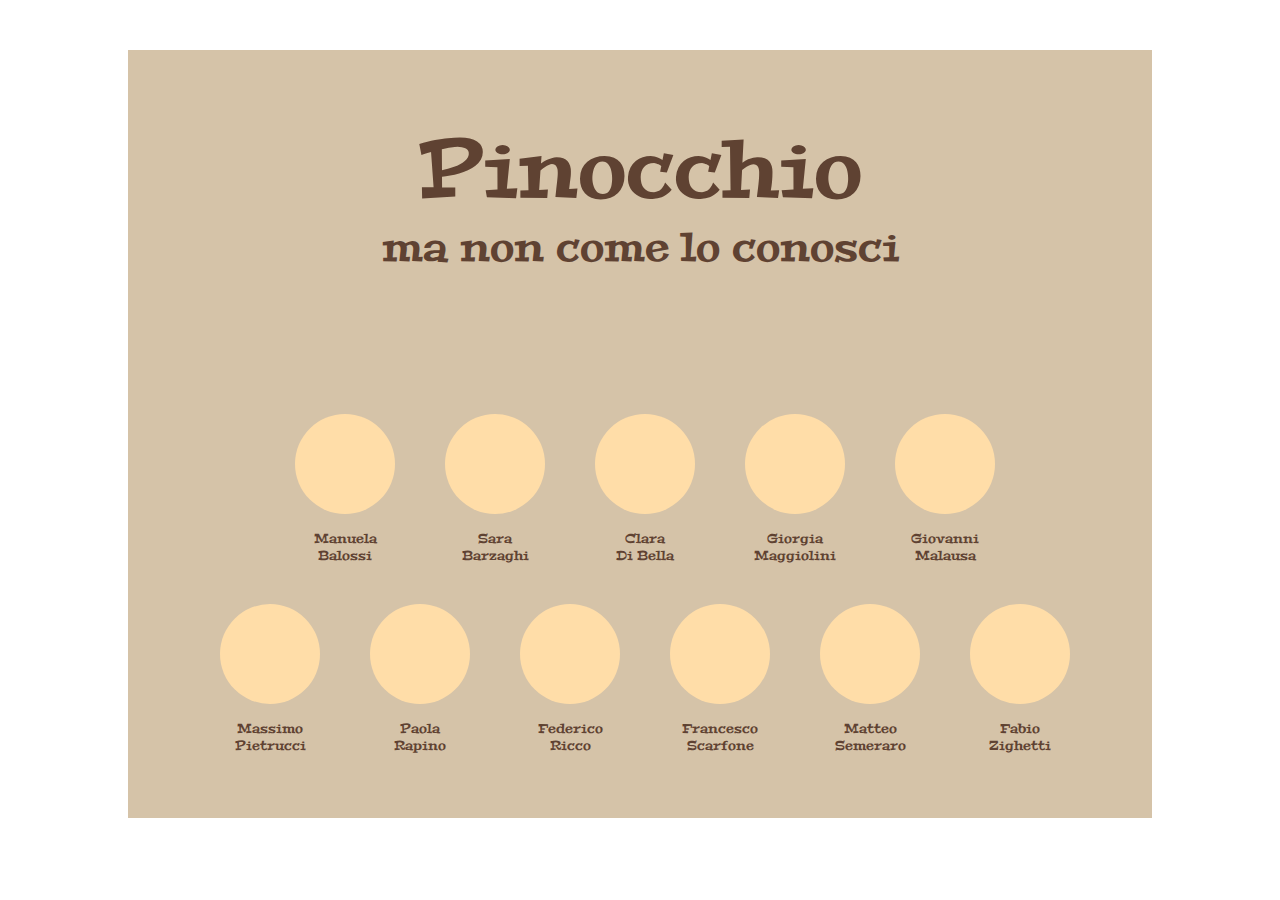
==== credits.html @ 5be7b7d8 "Pagina crediti, aggiornamento css e collegamento nella landing-page.html" ====
<!DOCTYPE html>
<html lang="it">
<head>
    <meta charset="UTF-8">
    <meta http-equiv="X-UA-Compatible" content="IE=edge">
    <meta name="viewport" content="width=device-width, initial-scale=1.0">
    <title>Crediti – Pinocchio</title>
    <link rel="stylesheet" href="main-style.css">
    <link rel="stylesheet" href="https://fonts.googleapis.com/css?family=Peralta">
</head>
<body>
    <div class="main-frame">

        <div class="title-container">
            <h1 class="title text">Pinocchio</h1>
            <h2 class="subtitle text">ma non come lo conosci</h2>
        </div>
        
        <div class="team-container">
            <div class="row1 row">
                <div class="persona">
                    <span class="photo"></span>
                    Manuela<br>
                    Balossi
                </div>
                <div class="persona">
                    <span class="photo"></span>
                    Sara<br>
                    Barzaghi    
                </div>
                <div class="persona">
                    <span class="photo"></span>
                    Clara<br>
                    Di Bella
                </div>
                <div class="persona">
                    <span class="photo"></span>
                    Giorgia<br>
                    Maggiolini
                </div>
                <div class="persona">
                    <span class="photo"></span>
                    Giovanni
                    <br>Malausa
                </div>
            </div>
    
            <div class="row2 row">
                <div class="persona">
                    <span class="photo"></span>
                    Massimo
                    <br>Pietrucci    
                </div>
                <div class="persona">
                    <span class="photo"></span>
                    Paola
                    <br>Rapino
                </div>
                <div class="persona">
                    <span class="photo"></span>
                    Federico
                    <br>Ricco
                </div>
                <div class="persona">
                    <span class="photo"></span>
                    Francesco
                    <br>Scarfone
                </div>
                <div class="persona">
                    <span class="photo"></span>
                    Matteo
                    <br>Semeraro    
                </div>
                <div class="persona">
                    <span class="photo"></span>
                    Fabio
                    <br>Zighetti    
                </div>
            </div>
        </div>
        
    </div>

</body>
</html>
---- main-style.css ----
:root {
    --main-color: #5F4232;
    --accent-color: #FFDDA8;
    --unselected-color: #77664D;
    --background-color: #D5C3A8;
    margin: 0px;
    padding: 0;
}

element {
    margin-top: 0px;
    margin-left: 0px;
}

*,
*::after,
*::before {
    box-sizing: border-box;
}

a {
    text-decoration: none;
    color: inherit;
}

.main-frame {
    position: relative;
    width: 1024px;
    height: 768px;
    margin: auto;
    margin-top: 50px;
    background: var(--background-color);
}

.text, .persona {
    font-family: Peralta;
    font-style: normal;
    font-weight: normal;
}


.title-container {
    position: relative;
    padding-top: 69px;
}

.title {
    font-size: 80px;
    margin-top: 0;
    margin-bottom: 0;
    
    
    text-align: center;
    
    color: var(--main-color);

}

.subtitle {
    font-size: 40px;
    margin-top: 0;
    margin-bottom: 0;

    text-align: center;

    color: var(--main-color);

}

.content-container {
    display: flex;
    margin-left: 5%;
    margin-right: 5%;
    margin-top: 100px;
}

.buttons-container {
    flex: 1 1 40%;
    display: flex;
    flex-direction: column;
    align-items: center;
    text-align: center;
    margin-top: 50px;
}

.button {
    width: 200px;
    height: 100%;
    max-height: 65px;
    border: 3px solid var(--unselected-color);
    border-radius: 4px;
    margin-bottom: 20px;
    align-content: center;
    display: flex;
    justify-content: center;
    align-content: center;
    flex-direction: column;
    color: var(--unselected-color);
    filter: drop-shadow(0px 6px 10px rgba(0, 0, 0, 0.2));
    background-color: var(--background-color);
    transition: 200ms ease-out;
}

.button:hover {
    background-color: var(--accent-color);
    color: var(--main-color);
    border: 3px solid var(--main-color);
    filter: drop-shadow(0px 8px 9px rgba(0, 0, 0, 0.35));

}

.button-text {
    font-family: Peralta;
    font-style: normal;
    font-weight: normal;
    font-size: 18px;
    line-height: 23px;
    text-align: center;
}

.image-container {
    flex: 1 1 60%;
    display: flex;
    flex-direction: column;
    align-items: center;
}


/* Credits page */
.team-container {
    margin-top: 140px;
    display: flex;
    flex-direction: column;
    gap: 40px;
    align-items: center;
}

.row {
    display: flex;
    flex-direction: row;
    gap: 50px;
    margin-left: 10px;
    flex: 1 1 0px;
}

.persona {
    color: var(--main-color);
    display: flex;
    flex-direction: column;
    align-items: center;
    text-align: center;
    gap: 16px;
    font-size: 10pt;
    flex: 1 1 0;
}

.photo {
    height: 100px;
    width: 100px;
    background-color: var(--accent-color);
    border-radius: 50%;
    display: inline-block;
}
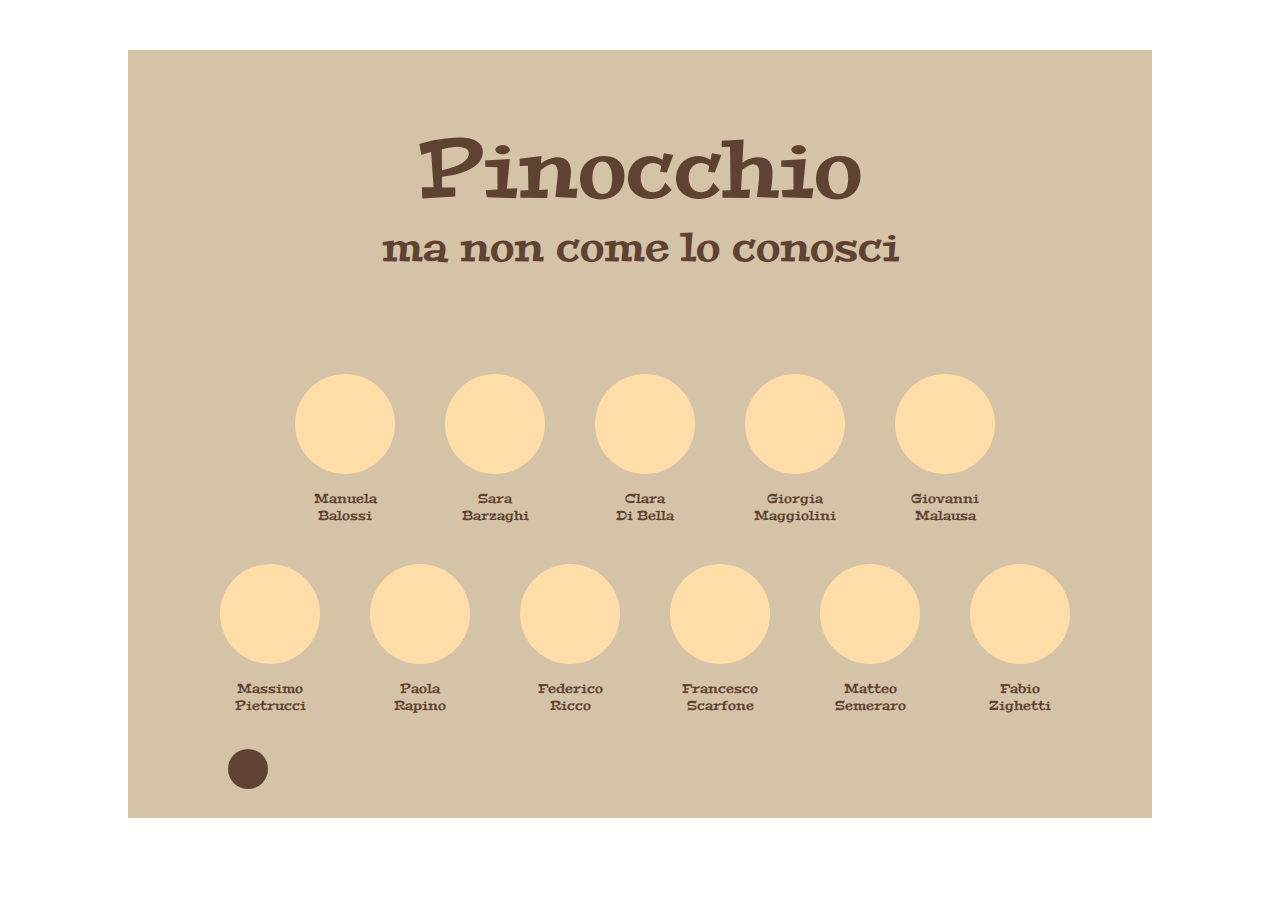
==== commit 671c6d8d: "Aggiunta navigazione alla pagina Crediti" ====
--- a/credits.html
+++ b/credits.html
@@ -79,6 +79,10 @@
             </div>
         </div>
         
+        <div class="navigation">
+        <a href="landing-page.html"><span class="icon"></span></a>
+        </div>
+
     </div>
 
 </body>
--- a/main-style.css
+++ b/main-style.css
@@ -128,7 +128,7 @@
 
 /* Credits page */
 .team-container {
-    margin-top: 140px;
+    margin-top: 100px;
     display: flex;
     flex-direction: column;
     gap: 40px;
@@ -147,6 +147,7 @@
     color: var(--main-color);
     display: flex;
     flex-direction: column;
+    align-content: center;
     align-items: center;
     text-align: center;
     gap: 16px;
@@ -160,4 +161,20 @@
     background-color: var(--accent-color);
     border-radius: 50%;
     display: inline-block;
+}
+
+.navigation {
+    position: relative;
+    left: 0;
+    bottom: 0;
+}
+
+.icon {
+    height: 40px;
+    width: 40px;
+    background-color: var(--main-color);
+    border-radius: 50%;
+    display: inline-block;
+    margin-left: 100px;
+    margin-top: 35px;
 }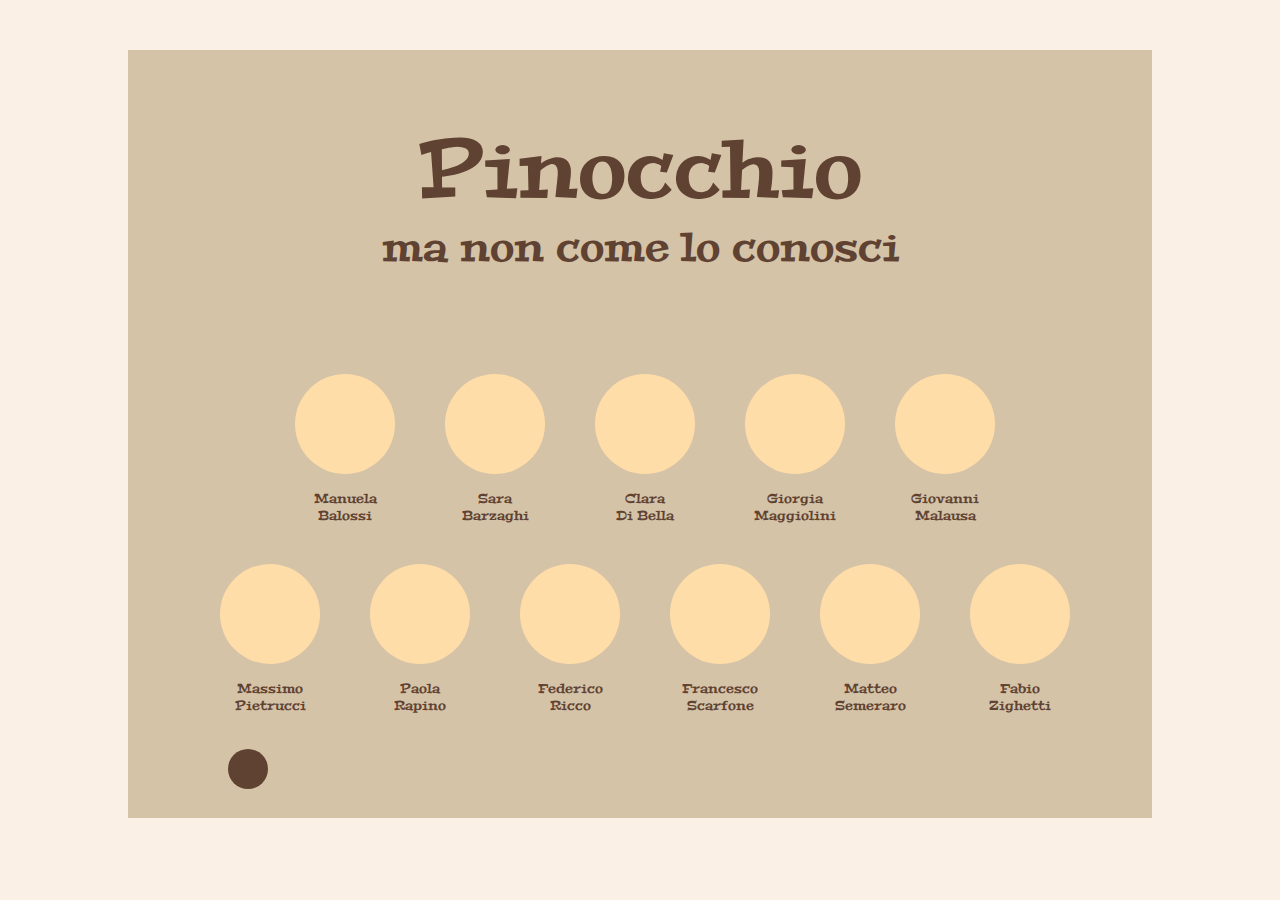
==== commit 905260ad: "Implementazione Tilt con vanilla-tilt.js nella landing page" ====
--- a/credits.html
+++ b/credits.html
@@ -9,7 +9,7 @@
     <link rel="stylesheet" href="https://fonts.googleapis.com/css?family=Peralta">
 </head>
 <body>
-    <div class="main-frame">
+    <div class="main-frame credits-frame">
 
         <div class="title-container">
             <h1 class="title text">Pinocchio</h1>
--- a/main-style.css
+++ b/main-style.css
@@ -16,6 +16,10 @@
 *::after,
 *::before {
     box-sizing: border-box;
+}
+
+body {
+    background-color: linen;
 }
 
 a {
@@ -163,10 +167,22 @@
     display: inline-block;
 }
 
+.credits-frame {
+    position: relative;
+}
+
 .navigation {
-    position: relative;
-    left: 0;
-    bottom: 0;
+    position: absolute;
+}
+
+.credits-frame .navigation {
+    left: 100px;
+    bottom: 25px;
+}
+
+.game-frame .navigation {
+    left: 100px;
+    bottom: 25px;
 }
 
 .icon {
@@ -175,6 +191,4 @@
     background-color: var(--main-color);
     border-radius: 50%;
     display: inline-block;
-    margin-left: 100px;
-    margin-top: 35px;
 }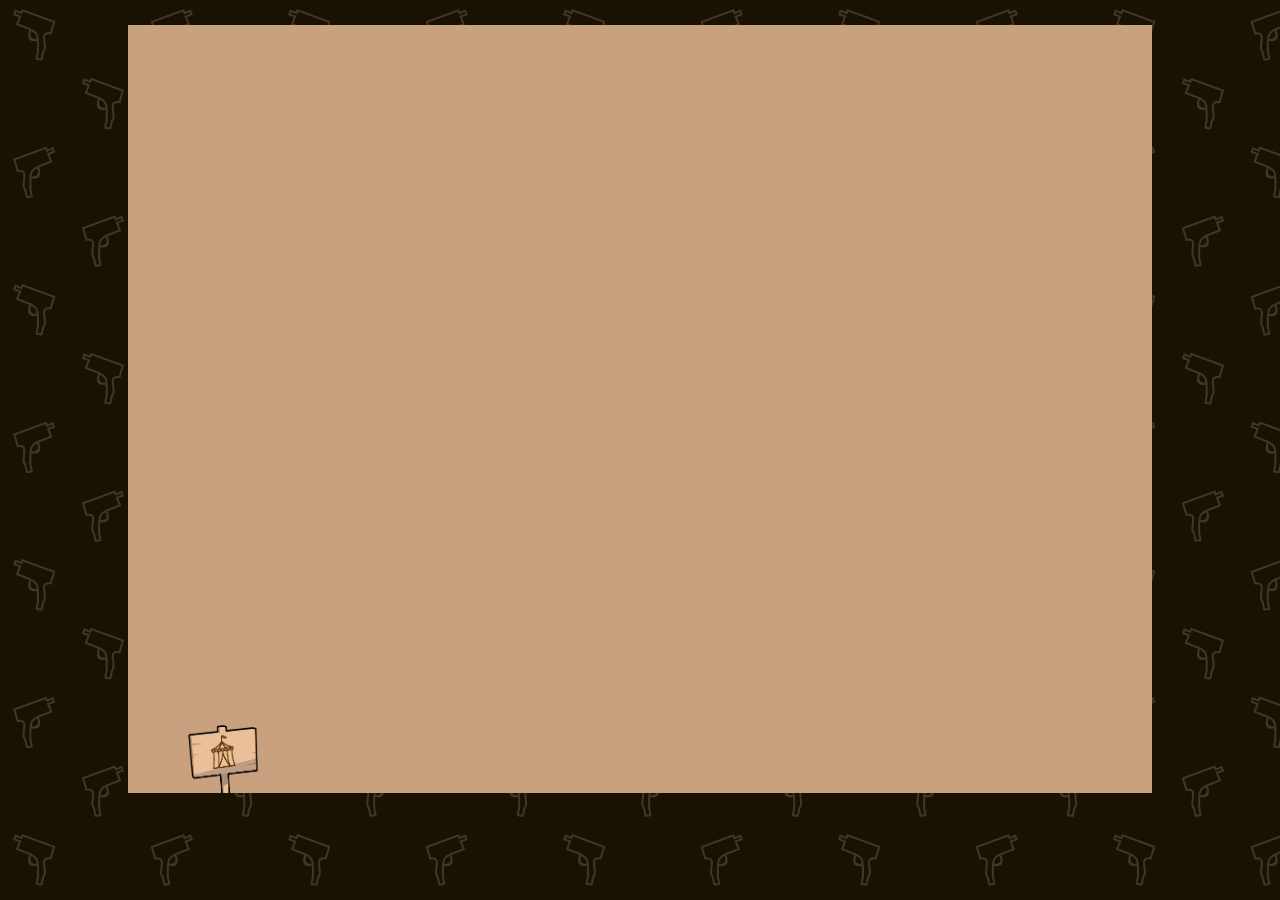
==== commit 6c70d240: "Codice nuovo" ====
--- a/credits.html
+++ b/credits.html
@@ -1,89 +1,19 @@
-<!DOCTYPE html>
-<html lang="it">
-<head>
+<html >
+  <head>
     <meta charset="UTF-8">
     <meta http-equiv="X-UA-Compatible" content="IE=edge">
     <meta name="viewport" content="width=device-width, initial-scale=1.0">
-    <title>Crediti – Pinocchio</title>
-    <link rel="stylesheet" href="main-style.css">
-    <link rel="stylesheet" href="https://fonts.googleapis.com/css?family=Peralta">
-</head>
-<body>
-    <div class="main-frame credits-frame">
-
-        <div class="title-container">
-            <h1 class="title text">Pinocchio</h1>
-            <h2 class="subtitle text">ma non come lo conosci</h2>
-        </div>
-        
-        <div class="team-container">
-            <div class="row1 row">
-                <div class="persona">
-                    <span class="photo"></span>
-                    Manuela<br>
-                    Balossi
-                </div>
-                <div class="persona">
-                    <span class="photo"></span>
-                    Sara<br>
-                    Barzaghi    
-                </div>
-                <div class="persona">
-                    <span class="photo"></span>
-                    Clara<br>
-                    Di Bella
-                </div>
-                <div class="persona">
-                    <span class="photo"></span>
-                    Giorgia<br>
-                    Maggiolini
-                </div>
-                <div class="persona">
-                    <span class="photo"></span>
-                    Giovanni
-                    <br>Malausa
-                </div>
-            </div>
-    
-            <div class="row2 row">
-                <div class="persona">
-                    <span class="photo"></span>
-                    Massimo
-                    <br>Pietrucci    
-                </div>
-                <div class="persona">
-                    <span class="photo"></span>
-                    Paola
-                    <br>Rapino
-                </div>
-                <div class="persona">
-                    <span class="photo"></span>
-                    Federico
-                    <br>Ricco
-                </div>
-                <div class="persona">
-                    <span class="photo"></span>
-                    Francesco
-                    <br>Scarfone
-                </div>
-                <div class="persona">
-                    <span class="photo"></span>
-                    Matteo
-                    <br>Semeraro    
-                </div>
-                <div class="persona">
-                    <span class="photo"></span>
-                    Fabio
-                    <br>Zighetti    
-                </div>
-            </div>
-        </div>
-        
-        <div class="navigation">
-        <a href="landing-page.html"><span class="icon"></span></a>
-        </div>
-
-    </div>
-
+    <link rel="preconnect" href="https://fonts.googleapis.com"> 
+    <link rel="preconnect" href="https://fonts.gstatic.com" crossorigin> 
+    <link href="https://fonts.googleapis.com/css2?family=Rye&display=swap" rel="stylesheet">
+    <link rel="stylesheet" type="text/css" href="./main-style.css">
+    <title>Crediti - Pinocchio</title>
+  </head>
+<body background="./assets/global/background.png">
+  <div class="credits_frame">
+      <a href="./landing-page.html">
+        <img src="./assets/global/back_button.png" id="back_button"></img>
+      </a>
+ </div>
 </body>
 </html>--- a/main-style.css
+++ b/main-style.css
@@ -1,30 +1,9 @@
-:root {
-    --main-color: #5F4232;
-    --accent-color: #FFDDA8;
-    --unselected-color: #77664D;
-    --background-color: #D5C3A8;
-    margin: 0px;
-    padding: 0;
-}
-
-element {
-    margin-top: 0px;
-    margin-left: 0px;
-}
-
-*,
-*::after,
-*::before {
-    box-sizing: border-box;
-}
-
-body {
-    background-color: linen;
-}
-
-a {
+/*menu iniziale*/
+
+a{
+    
     text-decoration: none;
-    color: inherit;
+    color: white;
 }
 
 .main-frame {
@@ -32,144 +11,212 @@
     width: 1024px;
     height: 768px;
     margin: auto;
-    margin-top: 50px;
+    margin-top: 25px;
     background: var(--background-color);
-}
-
-.text, .persona {
-    font-family: Peralta;
-    font-style: normal;
-    font-weight: normal;
-}
-
-
-.title-container {
+    overflow: hidden;
+}
+
+.frame_menu{
     position: relative;
-    padding-top: 69px;
-}
-
-.title {
-    font-size: 80px;
-    margin-top: 0;
-    margin-bottom: 0;
-    
-    
+    width: 1024px;
+    height: 768px;
+    margin: auto;
+    margin-top: 25px;
+    background-image: url(./assets/landing-page/schermata-sfondo.jpg);
+    overflow: hidden;
+}
+
+.title-subtitle{
+    position:relative;
+    margin-top: 20px;
+    font-family: 'Rye', cursive;
     text-align: center;
-    
-    color: var(--main-color);
-
-}
-
-.subtitle {
-    font-size: 40px;
-    margin-top: 0;
-    margin-bottom: 0;
-
-    text-align: center;
-
-    color: var(--main-color);
-
-}
-
-.content-container {
-    display: flex;
-    margin-left: 5%;
-    margin-right: 5%;
-    margin-top: 100px;
-}
-
-.buttons-container {
-    flex: 1 1 40%;
+    color: white;
+    }
+
+#title{
+font-size: 71.51px;
+margin-bottom: 0px;
+}
+
+#subtitle{
+font-size: 30.79px;
+margin-top: 0px;
+}
+
+.choice{
     display: flex;
     flex-direction: column;
-    align-items: center;
-    text-align: center;
-    margin-top: 50px;
-}
-
-.button {
-    width: 200px;
-    height: 100%;
-    max-height: 65px;
-    border: 3px solid var(--unselected-color);
-    border-radius: 4px;
-    margin-bottom: 20px;
-    align-content: center;
-    display: flex;
-    justify-content: center;
-    align-content: center;
-    flex-direction: column;
-    color: var(--unselected-color);
-    filter: drop-shadow(0px 6px 10px rgba(0, 0, 0, 0.2));
-    background-color: var(--background-color);
-    transition: 200ms ease-out;
-}
-
-.button:hover {
-    background-color: var(--accent-color);
-    color: var(--main-color);
-    border: 3px solid var(--main-color);
-    filter: drop-shadow(0px 8px 9px rgba(0, 0, 0, 0.35));
-
-}
-
-.button-text {
-    font-family: Peralta;
-    font-style: normal;
-    font-weight: normal;
-    font-size: 18px;
-    line-height: 23px;
-    text-align: center;
+    font-size: 35px;
+    position:relative;
+    font-family: 'Rye', cursive;
+    color: white;
+    padding-top: 50px;
+    padding-left: 95px;
+}
+
+#gioca{
+    text-shadow:0 0 10px rgba(253, 220, 33, 0.555) ;
+    width: 180px;
+    height: 35px;
+    padding-bottom: 40px;
+    opacity:0.7;
+    -webkit-transition:0.5s ease;
+    -moz-transition:0.5s ease;
+    -ms-transition:0.5s ease;
+    -o-transition:0.5s ease;
+    transition:0.5s ease;
+}
+
+#gioca:hover{
+    cursor: pointer;
+    opacity: 1;
+    font-size: 40px;
+    text-shadow:0 0 25px rgba(253, 220, 33, 0.555) ;
+}
+
+#storia{
+    text-shadow:0 0 10px rgba(253, 220, 33, 0.555);
+    width: 180px;
+    height: 35px;
+    padding-bottom: 40px;
+    opacity:0.7;
+    -webkit-transition:0.5s ease;
+    -moz-transition:0.5s ease;
+    -ms-transition:0.5s ease;
+    -o-transition:0.5s ease;
+    transition:0.5s ease;
+}
+
+#storia:hover{
+    cursor: pointer;
+    opacity: 1;
+    font-size: 40px;
+    text-shadow: 0 0 25px rgba(253, 220, 33, 0.555);
+}
+
+#crediti{
+    text-shadow: 0 0 10px rgba(253, 220, 33, 0.555);
+    width: 180;
+    height: 35px;
+    opacity:0.7;
+    -webkit-transition:0.5s ease;
+    -moz-transition:0.5s ease;
+    -ms-transition:0.5s ease;
+    -o-transition:0.5s ease;
+    transition:0.5s ease;
+}
+
+#crediti:hover{
+    width: 180;
+    cursor: pointer;
+    opacity: 1;
+    font-size: 40px;
+    text-shadow: 0 0 25px rgba(253, 220, 33, 0.555);
+}
+
+#link_game{
+  font-size: 27px;
+  font-family: 'Rye', cursive;
+  color: white;
+  position:absolute;
+  bottom:25px;
+  right: 70px;
+  text-shadow: 0 0 10px rgb(0, 0, 0);
+  -webkit-transition:0.5s ease;
+  -moz-transition:0.5s ease;
+  -ms-transition:0.5s ease;
+  -o-transition:0.5s ease;
+  transition:0.5s ease;
+}
+
+#link_game:hover{
+  cursor: pointer;
+  font-size: 30px;
+  text-shadow: 0 0 25px rgb(0, 0, 0);;
+}
+
+#colophon{
+  color: white;
+  width: 247px;
+  height: auto;
+  font-family: 'Inter', sans-serif;
+  font-size: 11px;
+  margin: 0px;
+  position: absolute;
+  bottom: 93px;
+  left: 93px;
+  opacity:0.3;
+  -webkit-transition:0.5s ease;
+  -moz-transition:0.5s ease;
+  -ms-transition:0.5s ease;
+  -o-transition:0.5s ease;
+  transition:0.5s ease;
+}
+
+#colophon:hover{
+  opacity: 1;
+}
+
+#landing-names{
+  opacity: 0;
+  position:absolute;
+  color:white;
+  font-family: 'Inter', sans-serif;
+  font-size: 10px;
+  bottom: 22px;
+  left: 39.565px;
+  margin: 0px;
 }
 
 .image-container {
-    flex: 1 1 60%;
-    display: flex;
-    flex-direction: column;
-    align-items: center;
-}
-
-
-/* Credits page */
-.team-container {
-    margin-top: 100px;
-    display: flex;
-    flex-direction: column;
-    gap: 40px;
-    align-items: center;
-}
-
-.row {
-    display: flex;
-    flex-direction: row;
-    gap: 50px;
-    margin-left: 10px;
-    flex: 1 1 0px;
-}
-
-.persona {
-    color: var(--main-color);
-    display: flex;
-    flex-direction: column;
-    align-content: center;
-    align-items: center;
-    text-align: center;
-    gap: 16px;
-    font-size: 10pt;
-    flex: 1 1 0;
-}
-
-.photo {
-    height: 100px;
-    width: 100px;
-    background-color: var(--accent-color);
-    border-radius: 50%;
-    display: inline-block;
-}
-
-.credits-frame {
+  top: -200px;
+  position: absolute;
+  flex: 1 1 60%;
+  display: flex;
+  flex-direction: column;
+  right:70px;
+}
+
+#immagine-pinocchio{
+  width: 120%;
+  height: auto;
+}
+
+#bossoli{
+  width: 100%;
+  position: absolute;
+  flex: 1 1 60%;
+  display: flex;
+  flex-direction: column;
+  right:1px;
+}
+
+#back_button{
+    width: 110%;
+    height: auto;
+    position: absolute;
+    left: 0px;
+    bottom: -2px;
+    width: 70px;
+    height: 70px;
+    padding-left: 60px;
+  
+}
+
+/*crediti*/
+
+.credits_frame{
     position: relative;
-}
+    width: 1024px;
+    height: 768px;
+    margin: auto;
+    margin-top: 25px;
+    background-image: url(./assets/credits/crediti.png);
+    overflow: hidden;
+}
+
+/*storia*/
 
 .navigation {
     position: absolute;
@@ -191,4 +238,78 @@
     background-color: var(--main-color);
     border-radius: 50%;
     display: inline-block;
-}+}
+
+
+/* Slideshow container */
+.slideshow-container {
+  width: 1024px;
+  height: 768px;
+  position: absolute;
+}
+
+/* nascondo l'immagine di default */
+.mySlides {
+  display: none;
+}
+
+/* bottoni prima-dopo */
+.prev, .next {
+  cursor: pointer;
+  position: absolute;
+  top: 50%;
+  width: auto;
+  margin-top: -22px;
+  padding: 16px;
+  color: white;
+  font-weight: bold;
+  font-size: 18px;
+  transition: 0.6s ease;
+  user-select: none;
+}
+
+
+/* posiziono il tasto next a destra */
+.next {
+  right: 0;
+}
+
+/* On hover, aggiungi sfondo nero leggermente trasparente */
+.prev:hover, .next:hover {
+  background-color: rgba(0,0,0,0.8);
+}
+
+
+/* numero immagine */
+.numbertext {
+  font-size: 12px;
+  padding: 8px 12px;
+  position: absolute;
+  top: 0;
+}
+/* pallini */
+.dot {
+  cursor: pointer;
+  height: 15px;
+  width: 15px;
+  margin: 768px 2px;
+  background-color: #bbb;
+  border-radius: 50%;
+  display: inline-block;
+  transition: background-color 0.6s ease;
+}
+
+.active, .dot:hover {
+  background-color: #717171;
+}
+
+/* animazione - dissolvenza immagini */
+.fade {
+  animation-name: fade;
+  animation-duration: 1.5s;  /*tempo per completare un ciclo di animazione*/
+}
+
+@keyframes fade {      /*aspetto animazione*/
+  from {opacity: .4}
+  to {opacity: 1}
+}
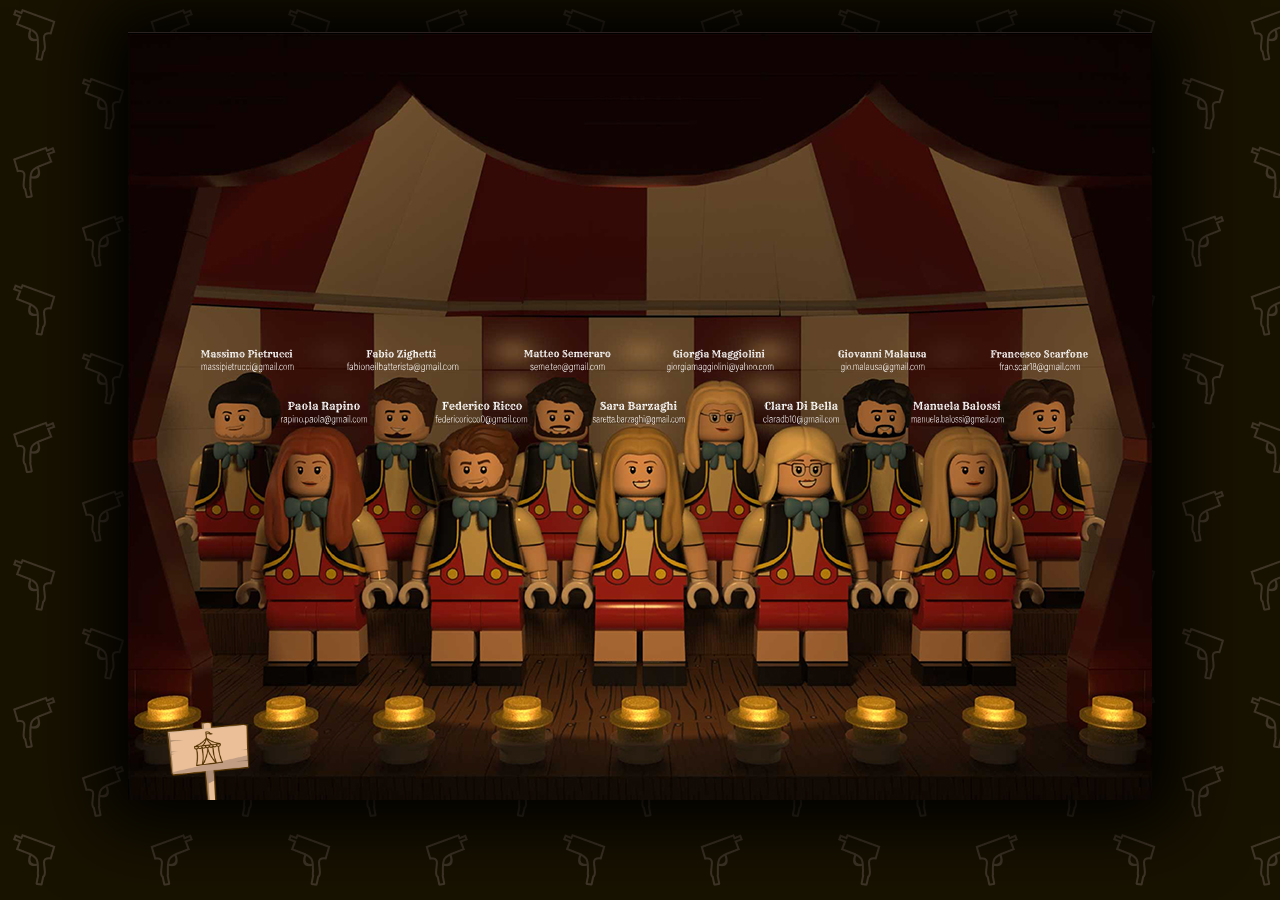
==== commit a5857526: "Fix reset munizioni e salute al gameover" ====
--- a/credits.html
+++ b/credits.html
@@ -11,6 +11,11 @@
   </head>
 <body background="./assets/global/background.png">
   <div class="credits_frame">
+
+    <div>
+      <img src="assets/credits/testo-01.svg">
+    </div>
+    
       <a href="./landing-page.html">
         <img src="./assets/global/back_button.png" id="back_button"></img>
       </a>
--- a/main-style.css
+++ b/main-style.css
@@ -11,9 +11,13 @@
     width: 1024px;
     height: 768px;
     margin: auto;
-    margin-top: 25px;
+    margin-top: 3.5vh;
     background: var(--background-color);
     overflow: hidden;
+    -webkit-box-shadow: 0px 0px 69px 25px #000000;
+-moz-box-shadow: 0px 0px 69px 25px #000000;
+-o-box-shadow: 0px 0px 69px 25px #000000;
+box-shadow: 0px 0px 69px 25px #000000;  
 }
 
 .frame_menu{
@@ -21,9 +25,13 @@
     width: 1024px;
     height: 768px;
     margin: auto;
-    margin-top: 25px;
-    background-image: url(./assets/landing-page/schermata-sfondo.jpg);
+    margin-top: 3.5vh;
+    background-image: url(./assets/landing-page/sfondo-menu.jpg);
     overflow: hidden;
+    -webkit-box-shadow: 0px 0px 69px 25px #000000;
+-moz-box-shadow: 0px 0px 69px 25px #000000;
+-o-box-shadow: 0px 0px 69px 25px #000000;
+box-shadow: 0px 0px 69px 25px #000000;
 }
 
 .title-subtitle{
@@ -144,7 +152,7 @@
   font-size: 11px;
   margin: 0px;
   position: absolute;
-  bottom: 93px;
+  bottom: 70px;
   left: 93px;
   opacity:0.3;
   -webkit-transition:0.5s ease;
@@ -170,37 +178,36 @@
 }
 
 .image-container {
-  top: -200px;
+  top: 75px;
   position: absolute;
   flex: 1 1 60%;
   display: flex;
   flex-direction: column;
-  right:70px;
+  right:200px;
 }
 
 #immagine-pinocchio{
-  width: 120%;
+  width: 145%;
   height: auto;
 }
 
 #bossoli{
-  width: 100%;
+  display: none;
+  width: 50%;
   position: absolute;
   flex: 1 1 60%;
   display: flex;
   flex-direction: column;
-  right:1px;
+  right:130px;
+  bottom:70px;
 }
 
 #back_button{
-    width: 110%;
+    width: 90px;
     height: auto;
     position: absolute;
-    left: 0px;
-    bottom: -2px;
-    width: 70px;
-    height: 70px;
-    padding-left: 60px;
+    bottom: -15px;
+    padding-left: 35px;
   
 }
 
@@ -211,9 +218,13 @@
     width: 1024px;
     height: 768px;
     margin: auto;
-    margin-top: 25px;
-    background-image: url(./assets/credits/crediti.png);
+    margin-top: 3.5vh;
+    background-image: url(./assets/credits/crediti-01.jpg);
     overflow: hidden;
+    -webkit-box-shadow: 0px 0px 69px 25px #000000;
+-moz-box-shadow: 0px 0px 69px 25px #000000;
+-o-box-shadow: 0px 0px 69px 25px #000000;
+box-shadow: 0px 0px 69px 25px #000000;
 }
 
 /*storia*/
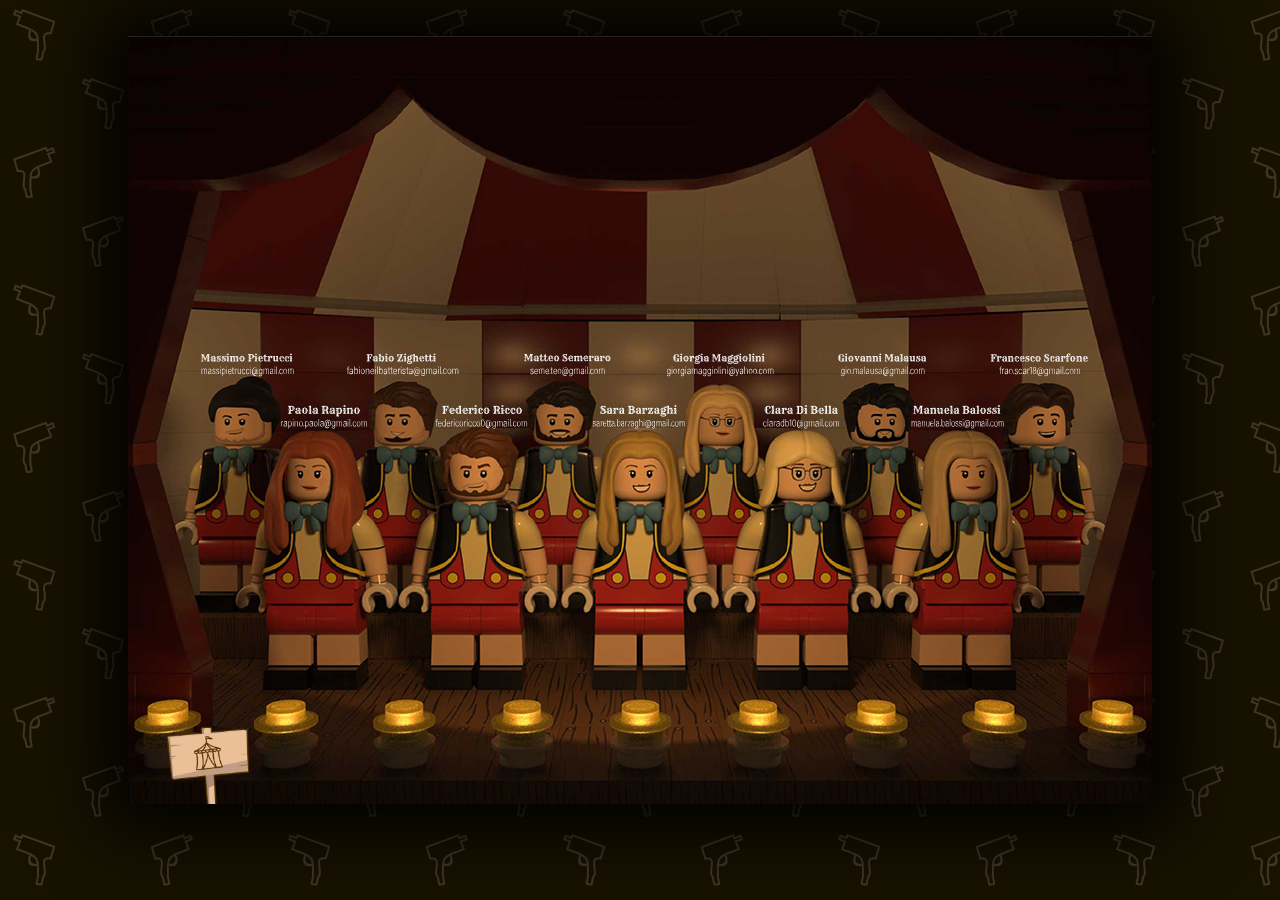
==== commit 1842c859: "fix mangiafuoco alla fine, relink delle pagine" ====
--- a/credits.html
+++ b/credits.html
@@ -16,7 +16,7 @@
       <img src="assets/credits/testo-01.svg">
     </div>
     
-      <a href="./landing-page.html">
+      <a href="./index.html">
         <img src="./assets/global/back_button.png" id="back_button"></img>
       </a>
  </div>
--- a/main-style.css
+++ b/main-style.css
@@ -1,129 +1,128 @@
 /*menu iniziale*/
 
-a{
-    
-    text-decoration: none;
-    color: white;
+a {
+  text-decoration: none;
+  color: white;
 }
 
 .main-frame {
-    position: relative;
-    width: 1024px;
-    height: 768px;
-    margin: auto;
-    margin-top: 3.5vh;
-    background: var(--background-color);
-    overflow: hidden;
-    -webkit-box-shadow: 0px 0px 69px 25px #000000;
--moz-box-shadow: 0px 0px 69px 25px #000000;
--o-box-shadow: 0px 0px 69px 25px #000000;
-box-shadow: 0px 0px 69px 25px #000000;  
+  position: relative;
+  width: 1024px;
+  height: 768px;
+  margin: auto;
+  margin-top: 4vh;
+  background: var(--background-color);
+  overflow: hidden;
+  -webkit-box-shadow: 0px 0px 69px 25px #000000;
+  -moz-box-shadow: 0px 0px 69px 25px #000000;
+  -o-box-shadow: 0px 0px 69px 25px #000000;
+  box-shadow: 0px 0px 69px 25px #000000;  
 }
 
 .frame_menu{
-    position: relative;
-    width: 1024px;
-    height: 768px;
-    margin: auto;
-    margin-top: 3.5vh;
-    background-image: url(./assets/landing-page/sfondo-menu.jpg);
-    overflow: hidden;
-    -webkit-box-shadow: 0px 0px 69px 25px #000000;
--moz-box-shadow: 0px 0px 69px 25px #000000;
--o-box-shadow: 0px 0px 69px 25px #000000;
-box-shadow: 0px 0px 69px 25px #000000;
+  position: relative;
+  width: 1024px;
+  height: 768px;
+  margin: auto;
+  margin-top: 4vh;
+  background-image: url(./assets/landing-page/sfondo-menu.jpg);
+  overflow: hidden;
+  -webkit-box-shadow: 0px 0px 69px 25px #000000;
+  -moz-box-shadow: 0px 0px 69px 25px #000000;
+  -o-box-shadow: 0px 0px 69px 25px #000000;
+  box-shadow: 0px 0px 69px 25px #000000;
 }
 
 .title-subtitle{
-    position:relative;
-    margin-top: 20px;
-    font-family: 'Rye', cursive;
-    text-align: center;
-    color: white;
-    }
-
-#title{
-font-size: 71.51px;
-margin-bottom: 0px;
-}
-
-#subtitle{
-font-size: 30.79px;
-margin-top: 0px;
-}
-
-.choice{
-    display: flex;
-    flex-direction: column;
-    font-size: 35px;
-    position:relative;
-    font-family: 'Rye', cursive;
-    color: white;
-    padding-top: 50px;
-    padding-left: 95px;
-}
-
-#gioca{
-    text-shadow:0 0 10px rgba(253, 220, 33, 0.555) ;
-    width: 180px;
-    height: 35px;
-    padding-bottom: 40px;
-    opacity:0.7;
-    -webkit-transition:0.5s ease;
-    -moz-transition:0.5s ease;
-    -ms-transition:0.5s ease;
-    -o-transition:0.5s ease;
-    transition:0.5s ease;
+  position:relative;
+  margin-top: 20px;
+  font-family: 'Rye', cursive;
+  text-align: center;
+  color: white;
+}
+
+#title {
+  font-size: 71.51px;
+  margin-bottom: 0px;
+}
+
+#subtitle {
+  font-size: 30.79px;
+  margin-top: 0px;
+}
+
+.choice {
+  display: flex;
+  flex-direction: column;
+  font-size: 35px;
+  position:relative;
+  font-family: 'Rye', cursive;
+  color: white;
+  padding-top: 50px;
+  padding-left: 95px;
+}
+
+#gioca {
+  text-shadow:0 0 10px rgba(253, 220, 33, 0.555) ;
+  width: 180px;
+  height: 35px;
+  padding-bottom: 40px;
+  opacity:0.7;
+  -webkit-transition:0.5s ease;
+  -moz-transition:0.5s ease;
+  -ms-transition:0.5s ease;
+  -o-transition:0.5s ease;
+  transition:0.5s ease;
 }
 
 #gioca:hover{
-    cursor: pointer;
-    opacity: 1;
-    font-size: 40px;
-    text-shadow:0 0 25px rgba(253, 220, 33, 0.555) ;
+  cursor: pointer;
+  opacity: 1;
+  font-size: 40px;
+  text-shadow:0 0 25px rgba(253, 220, 33, 0.555) ;
 }
 
 #storia{
-    text-shadow:0 0 10px rgba(253, 220, 33, 0.555);
-    width: 180px;
-    height: 35px;
-    padding-bottom: 40px;
-    opacity:0.7;
-    -webkit-transition:0.5s ease;
-    -moz-transition:0.5s ease;
-    -ms-transition:0.5s ease;
-    -o-transition:0.5s ease;
-    transition:0.5s ease;
+  text-shadow:0 0 10px rgba(253, 220, 33, 0.555);
+  width: 180px;
+  height: 35px;
+  padding-bottom: 40px;
+  opacity:0.7;
+  -webkit-transition:0.5s ease;
+  -moz-transition:0.5s ease;
+  -ms-transition:0.5s ease;
+  -o-transition:0.5s ease;
+  transition:0.5s ease;
 }
 
 #storia:hover{
-    cursor: pointer;
-    opacity: 1;
-    font-size: 40px;
-    text-shadow: 0 0 25px rgba(253, 220, 33, 0.555);
+  cursor: pointer;
+  opacity: 1;
+  font-size: 40px;
+  text-shadow: 0 0 25px rgba(253, 220, 33, 0.555);
 }
 
 #crediti{
-    text-shadow: 0 0 10px rgba(253, 220, 33, 0.555);
-    width: 180;
-    height: 35px;
-    opacity:0.7;
-    -webkit-transition:0.5s ease;
-    -moz-transition:0.5s ease;
-    -ms-transition:0.5s ease;
-    -o-transition:0.5s ease;
-    transition:0.5s ease;
-}
-
-#crediti:hover{
-    width: 180;
-    cursor: pointer;
-    opacity: 1;
-    font-size: 40px;
-    text-shadow: 0 0 25px rgba(253, 220, 33, 0.555);
-}
-
-#link_game{
+  text-shadow: 0 0 10px rgba(253, 220, 33, 0.555);
+  width: 180;
+  height: 35px;
+  opacity:0.7;
+  -webkit-transition:0.5s ease;
+  -moz-transition:0.5s ease;
+  -ms-transition:0.5s ease;
+  -o-transition:0.5s ease;
+  transition:0.5s ease;
+}
+
+#crediti:hover {
+  width: 180;
+  cursor: pointer;
+  opacity: 1;
+  font-size: 40px;
+  text-shadow: 0 0 25px rgba(253, 220, 33, 0.555);
+}
+
+#link_game {
   font-size: 27px;
   font-family: 'Rye', cursive;
   color: white;
@@ -138,7 +137,7 @@
   transition:0.5s ease;
 }
 
-#link_game:hover{
+#link_game:hover {
   cursor: pointer;
   font-size: 30px;
   text-shadow: 0 0 25px rgb(0, 0, 0);;
@@ -203,52 +202,51 @@
 }
 
 #back_button{
-    width: 90px;
-    height: auto;
-    position: absolute;
-    bottom: -15px;
-    padding-left: 35px;
-  
+  width: 90px;
+  height: auto;
+  position: absolute;
+  bottom: -15px;
+  padding-left: 35px;
 }
 
 /*crediti*/
 
 .credits_frame{
-    position: relative;
-    width: 1024px;
-    height: 768px;
-    margin: auto;
-    margin-top: 3.5vh;
-    background-image: url(./assets/credits/crediti-01.jpg);
-    overflow: hidden;
-    -webkit-box-shadow: 0px 0px 69px 25px #000000;
--moz-box-shadow: 0px 0px 69px 25px #000000;
--o-box-shadow: 0px 0px 69px 25px #000000;
-box-shadow: 0px 0px 69px 25px #000000;
+  position: relative;
+  width: 1024px;
+  height: 768px;
+  margin: auto;
+  margin-top: 4vh;
+  background-image: url(./assets/credits/crediti-01.jpg);
+  overflow: hidden;
+  -webkit-box-shadow: 0px 0px 69px 25px #000000;
+  -moz-box-shadow: 0px 0px 69px 25px #000000;
+  -o-box-shadow: 0px 0px 69px 25px #000000;
+  box-shadow: 0px 0px 69px 25px #000000;
 }
 
 /*storia*/
 
 .navigation {
-    position: absolute;
+  position: absolute;
 }
 
 .credits-frame .navigation {
-    left: 100px;
-    bottom: 25px;
+  left: 100px;
+  bottom: 25px;
 }
 
 .game-frame .navigation {
-    left: 100px;
-    bottom: 25px;
+  left: 100px;
+  bottom: 25px;
 }
 
 .icon {
-    height: 40px;
-    width: 40px;
-    background-color: var(--main-color);
-    border-radius: 50%;
-    display: inline-block;
+  height: 40px;
+  width: 40px;
+  background-color: var(--main-color);
+  border-radius: 50%;
+  display: inline-block;
 }
 
 
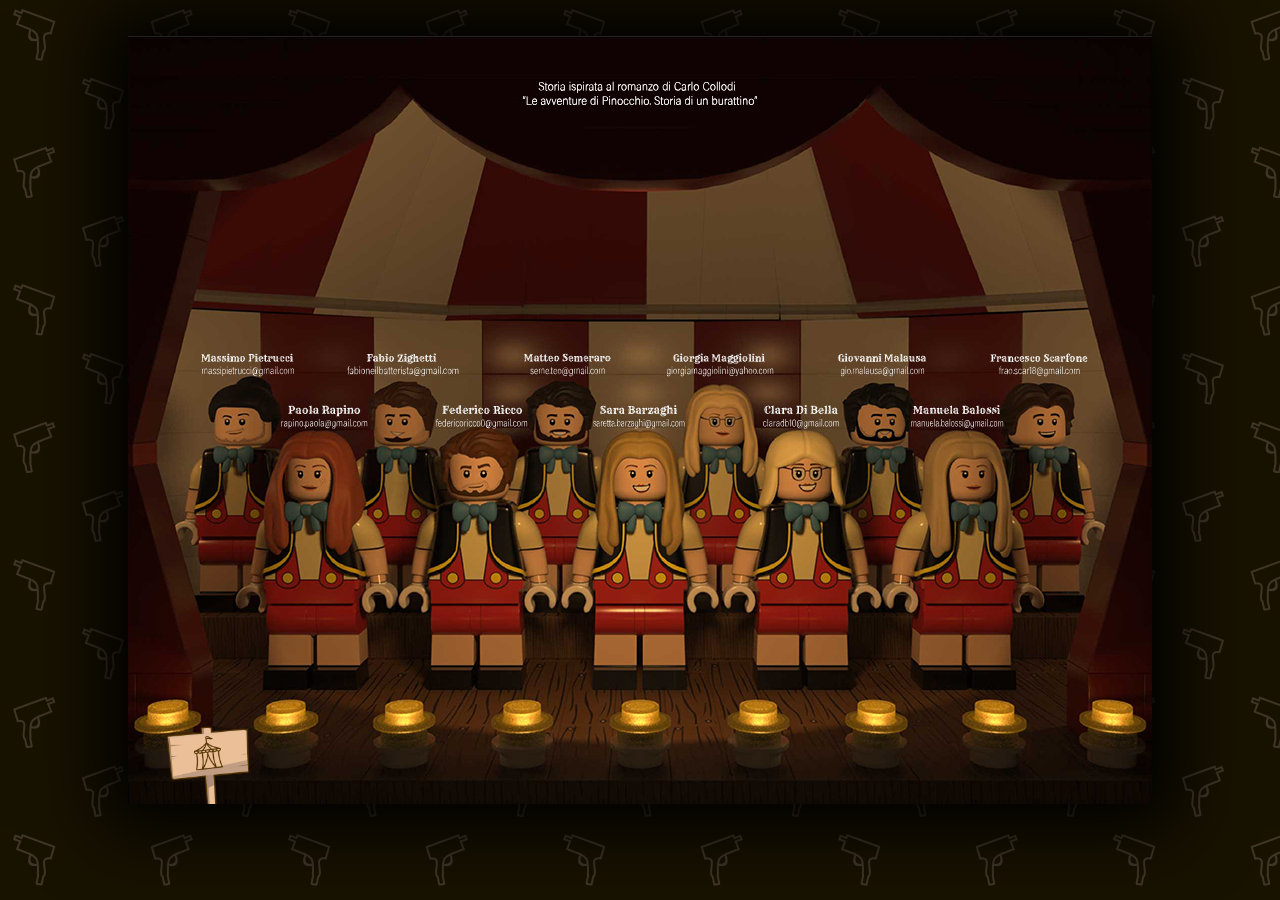
==== commit 35cfa212: "Aggiunta Favicon" ====
--- a/credits.html
+++ b/credits.html
@@ -5,6 +5,7 @@
     <meta name="viewport" content="width=device-width, initial-scale=1.0">
     <link rel="preconnect" href="https://fonts.googleapis.com"> 
     <link rel="preconnect" href="https://fonts.gstatic.com" crossorigin> 
+    <link rel="icon" href="assets/favicon.png" type="image/png" />
     <link href="https://fonts.googleapis.com/css2?family=Rye&display=swap" rel="stylesheet">
     <link rel="stylesheet" type="text/css" href="./main-style.css">
     <title>Crediti - Pinocchio</title>
